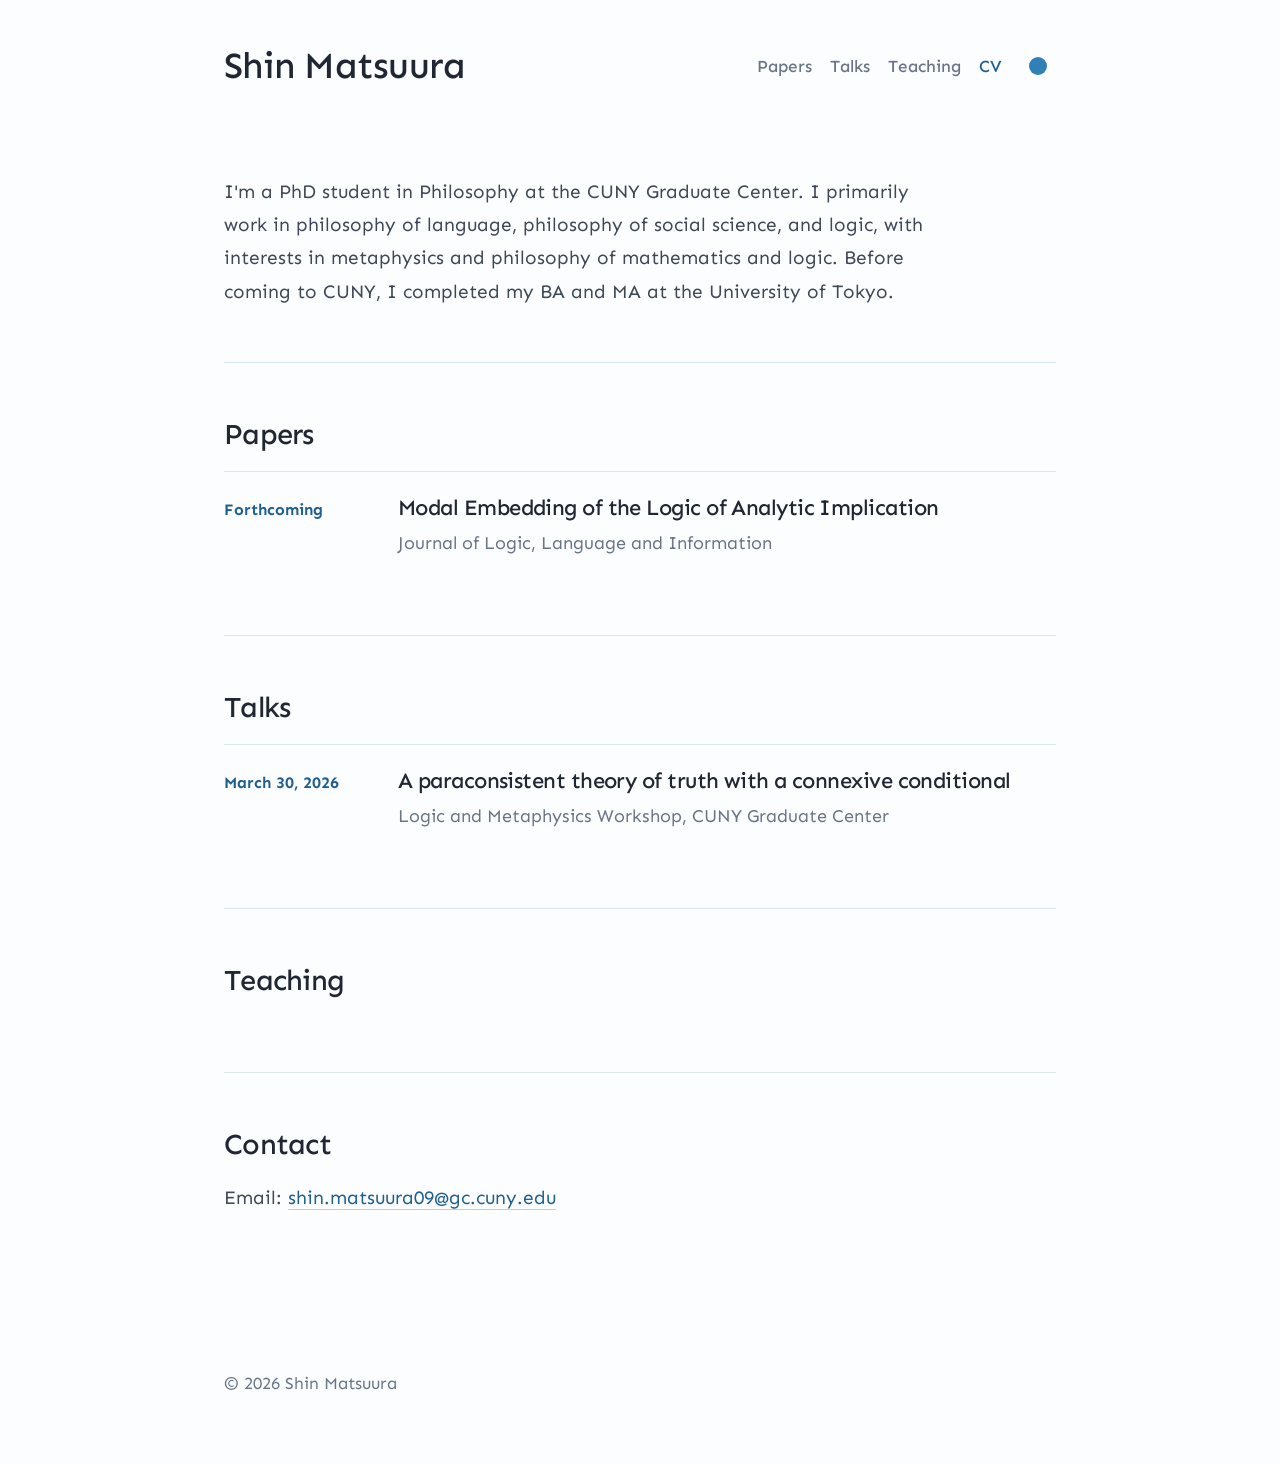
==== index.html @ 08b45874 "asfd" ====
<!DOCTYPE html>
<html lang="en">
<head>
  <meta charset="UTF-8" />
  <meta name="viewport" content="width=device-width, initial-scale=1.0" />
  <title>Shin Matsuura</title>
  <meta name="description" content="Academic homepage of Shin Matsuura" />
  <link rel="preconnect" href="https://fonts.googleapis.com">
  <link rel="preconnect" href="https://fonts.gstatic.com" crossorigin>
  <link href="https://fonts.googleapis.com/css2?family=Sen:wght@400;500;700&display=swap" rel="stylesheet">
  <link rel="stylesheet" href="style.css" />
  <style>
    /* Theme toggle: sun (light) and moon (dark) */
    .theme-toggle{
      width:36px;height:36px;border-radius:18px;border:none;display:inline-flex;align-items:center;justify-content:center;cursor:pointer;background:transparent;padding:0;
    }
    .theme-dot{width:18px;height:18px;border-radius:50%;display:block;transition:all .3s ease;box-shadow:0 0 0 4px transparent inset}
    /* Sun: white core with blue glow positioned left */
    .theme-dot.sun{background:#fff; box-shadow:0 0 12px rgba(66,133,244,0.45); transform: translateX(-4px);}
    /* Moon: black/purple core with subtle glow positioned right */
    .theme-dot.moon{background:linear-gradient(135deg,#1f0536,#2b002f); box-shadow:0 0 10px rgba(139,0,255,0.28); transform: translateX(4px);}
  </style>
</head>
<body data-theme="light">
  <header class="site-header">
    <a class="site-title" href="#">Shin Matsuura</a>
    <nav class="nav" aria-label="Main navigation">
      <a href="#papers">Papers</a>
      <a href="#talks">Talks</a>
      <a href="#teaching">Teaching</a>
      <a class="cv-link" href="cv.pdf">CV</a>
      <button class="theme-toggle" type="button" aria-label="Switch color theme" title="Switch color theme">
        <span class="theme-dot"></span>
      </button>
    </nav>
  </header>

  <main>
     <!-- 
    <section class="hero">
      <div class="hero-text">
        <p class="lead">
          I'm a PhD student in Philosophy at the CUNY Graduate Center.  I primarily work in philosophy of language, philosophy of social science, and logic with interests in metaphysics, and philosophy of logic and mathematics.
          
          Before coming to CUNY, I completed my BA and MA at the University of Tokyo.
        </p>
        <p class="lead">  
        
        </p>
      </div>
      <div class="portrait-wrap">
        <img class="portrait" src="profile.jpg" alt="Portrait of Shin Matsuura" />
      </div>
      -->

    </section>

     <section class="section">
        <p>
          I'm a PhD student in Philosophy at the CUNY Graduate Center.  I primarily work in philosophy of language, philosophy of social science, and logic, with interests in metaphysics and philosophy of mathematics and logic.
          
          Before coming to CUNY, I completed my BA and MA at the University of Tokyo.
        </p>
      </div>
      <!-- Placeholder for portrait image -->
      <!---
      <div class="portrait-wrap">
        <img class="portrait" src="profile.jpg" alt="Portrait of Shin Matsuura" />
      </div>
      -->
    </section>


    <!---
    <section id="Research" class="section">
      <h2>Research</h2>
      <p>
        My current research interests are semantics of Q-particles, social kinds, non-classical logics, and theory of truth.
        <ul>
        <li>Semantics of questions: several languages use the same particle to express questions, indefinite, and disjunction. </li>
        <li> Social kinds:  </li>
        <li> </li>
        <li> </li>
        </ul>
      </p>
    </section>
    -->
    
    <!---
    <section id="news" class="section">
      <h2>News</h2>
      <p>
        Updates on recent work, talks, and academic activities.
      </p>
    </section>
     -->

    <section id="papers" class="section">
      <h2>Papers</h2>
      <article class="paper">
        <div class="paper-year">Forthcoming</div>
        <div>
          <h3>Modal Embedding of the Logic of Analytic Implication</h3>
          <p class="paper-meta"> Journal of Logic, Language and Information </p>
        </div>
      </article>
    </section>

    <section id="talks" class="section">
      <h2>Talks</h2>
      <article class="paper">
        <div class="paper-year">March 30, 2026</div>
        <div>
          <h3>A paraconsistent theory of truth with a connexive conditional</h3>
          <p class="paper-meta">Logic and Metaphysics Workshop, CUNY Graduate Center
          </p>
        </div>
      </article>
    </section>

    <section id="teaching" class="section">
      <h2>Teaching</h2>
      <p>
        
      </p>
    </section>

    <section id="contact" class="section contact-section">
      <h2>Contact</h2>
      <p>
        Email: <a href="mailto:shin.matsuura09@gc.cuny.edu">shin.matsuura09@gc.cuny.edu</a><br />
      </p>
    </section>
  </main>

  <footer>
    <p>© <span id="year"></span> Shin Matsuura</p>
  </footer>

  <script>
    const themes = ["light", "dark"];
    const savedTheme = localStorage.getItem("site-theme");
    const body = document.body;
    const button = document.querySelector(".theme-toggle");

    function applyTheme(theme) {
      body.dataset.theme = theme;
      localStorage.setItem("site-theme", theme);
    }

    applyTheme(themes.includes(savedTheme) ? savedTheme : "light");

    button.addEventListener("click", () => {
      const current = body.dataset.theme || "light";
      const next = current === "light" ? "dark" : "light";
      applyTheme(next);
    });

    document.getElementById("year").textContent = new Date().getFullYear();
  </script>
</body>
</html>
---- style.css ----
@import url('https://fonts.googleapis.com/css2?family=Sen:wght@400;500;700&display=swap');

:root {
  --bg: #fbfdff;
  --text: #202733;
  --muted: #697586;
  --accent: #2f80b7;
  --accent-dark: #1f5f8f;
  --accent-rgb: 47, 128, 183;
  --line: #dce8f2;
  --soft: #eef6fc;
  --surface: rgba(255, 255, 255, 0.78);
  --body-text: #3e4856;
  --shadow: rgba(31, 41, 55, 0.13);
  --max: 880px;
}

body[data-theme="dark"] {
  --bg: #0f0d14;
  --text: #f1edf8;
  --muted: #aaa0b7;
  --accent: #b38cff;
  --accent-dark: #d2bdff;
  --accent-rgb: 179, 140, 255;
  --line: #2c2438;
  --soft: #1b1624;
  --surface: rgba(25, 20, 33, 0.82);
  --body-text: #d5cede;
  --shadow: rgba(0, 0, 0, 0.38);
}

* { box-sizing: border-box; }

html { scroll-behavior: smooth; }

body {
  margin: 0;
  background: var(--bg);
  color: var(--text);
  font-family: "Sen", system-ui, -apple-system, BlinkMacSystemFont, "Segoe UI", sans-serif;
  font-size: 19px;
  line-height: 1.75;
  font-weight: 400;
  transition: background 180ms ease, color 180ms ease;
}

body::before {
  content: "";
  position: fixed;
  inset: 0;
  pointer-events: none;
  background: transparent;
  z-index: -1;
}

body[data-theme="dark"]::before {
  background: transparent;
}

a {
  color: var(--accent-dark);
  text-decoration: none;
  border-bottom: 1px solid rgba(var(--accent-rgb), 0.35);
  transition: color 160ms ease, border-color 160ms ease, background 160ms ease, transform 160ms ease;
}

a:hover {
  color: var(--accent);
  border-color: var(--accent);
}

.site-header {
  max-width: var(--max);
  margin: 0 auto;
  padding: 34px 24px 22px;
  display: flex;
  justify-content: space-between;
  align-items: center;
  gap: 24px;
}

.site-title {
  border: 0;
  color: var(--text);
  font-family: "Sen", system-ui, -apple-system, BlinkMacSystemFont, "Segoe UI", sans-serif;
  font-weight: 500;
  letter-spacing: -0.02em;
  font-size: 37px;
}

.nav {
  display: flex;
  align-items: center;
  gap: 18px;
  flex-wrap: wrap;
  font-size: 17px;
  font-weight: 500;
}

.nav a { border-bottom: 0; color: var(--muted); }
.nav a:hover { color: var(--accent-dark); }
.nav .cv-link { color: var(--accent-dark); }

.theme-toggle {
  display: inline-flex;
  align-items: center;
  gap: 7px;
  border: 1px solid var(--line);
  border-radius: 999px;
  background: var(--surface);
  color: var(--accent-dark);
  cursor: pointer;
  font: inherit;
  font-size: 16px;
  font-weight: 500;
  padding: 5px 10px;
  transition: border-color 160ms ease, transform 160ms ease, background 160ms ease;
}

.theme-toggle:hover {
  border-color: rgba(var(--accent-rgb), 0.60);
  transform: translateY(-1px);
}

.theme-dot {
  width: 11px;
  height: 11px;
  border-radius: 50%;
  background: var(--accent);
  box-shadow: 0 0 0 3px rgba(var(--accent-rgb), 0.14);
}

main {
  max-width: var(--max);
  margin: 0 auto;
  padding: 0 24px 64px;
}

.hero {
  min-height: 440px;
  display: grid;
  grid-template-columns: 1fr 210px;
  gap: 56px;
  align-items: center;
  padding: 48px 0 64px;
  border-bottom: 1px solid var(--line);
}

.eyebrow {
  margin: 0 0 12px;
  color: var(--accent-dark);
  font-size: 16px;
  font-weight: 700;
  letter-spacing: 0.12em;
  text-transform: uppercase;
}

h1, h2, h3 {
  margin: 0;
  line-height: 1.25;
  letter-spacing: -0.025em;
}

h1, h2, h3 {
  font-family: 'Sen', sans-serif;
  font-weight: 500;
}

h2 {
  font-size: 29px;
  font-weight: 500;
  margin-bottom: 18px;
}

h3 {
  font-size: 22px;
  font-weight: 500;
}

.lead {
  max-width: 620px;
  margin: 0;
  font-size: 23px;
  line-height: 1.75;
  color: var(--body-text);
  font-weight: 300;
}

.hero-links {
  display: flex;
  gap: 16px;
  margin-top: 28px;
  flex-wrap: wrap;
}

.hero-links a {
  display: inline-flex;
  align-items: center;
  min-height: 40px;
  padding: 8px 14px;
  border: 1px solid var(--line);
  border-radius: 999px;
  background: var(--surface);
  font-weight: 500;
  box-shadow: 0 8px 24px var(--shadow);
}

.hero-links a:hover {
  border-color: rgba(var(--accent-rgb), 0.65);
  transform: translateY(-1px);
}

.portrait-wrap { justify-self: end; }

.portrait {
  width: 210px;
  height: 210px;
  object-fit: cover;
  border-radius: 50%;
  border: 8px solid var(--surface);
  box-shadow: 0 18px 45px var(--shadow);
  background: var(--soft);
}

.section {
  padding: 54px 0;
  border-bottom: 1px solid var(--line);
}

.section p {
  max-width: 720px;
  margin: 0;
  color: var(--body-text);
}

.interests {
  display: flex;
  flex-wrap: wrap;
  gap: 10px;
  margin-top: 24px;
}

.interests span {
  padding: 7px 11px;
  border-radius: 999px;
  background: var(--soft);
  color: var(--accent-dark);
  font-size: 17px;
  font-weight: 500;
}

.paper {
  display: grid;
  grid-template-columns: 150px 1fr;
  gap: 24px;
  padding: 22px 0;
  border-top: 1px solid var(--line);
}
.paper:first-of-type { margin-top: 4px; }

.paper-year {
  color: var(--accent-dark);
  font-weight: 700;
  font-size: 16px;
  padding-top: 2px;
  white-space: nowrap;
}

.paper-meta {
  margin-top: 6px !important;
  color: var(--muted) !important;
  font-size: 18px;
}

.clean-list {
  margin: 20px 0 0;
  padding-left: 20px;
  color: var(--body-text);
}

.contact-section { border-bottom: 0; }

footer {
  max-width: var(--max);
  margin: 0 auto;
  padding: 20px 24px 48px;
  color: var(--muted);
  font-size: 17px;
}

@media (max-width: 760px) {
  .site-header {
    align-items: flex-start;
    flex-direction: column;
  }

  .nav { gap: 14px; }

  .hero {
    grid-template-columns: 1fr;
    gap: 32px;
    padding-top: 28px;
  }

  .portrait-wrap {
    justify-self: start;
    order: -1;
  }

  .portrait {
    width: 150px;
    height: 150px;
  }

  .paper {
    grid-template-columns: 1fr;
    gap: 6px;
  }
}
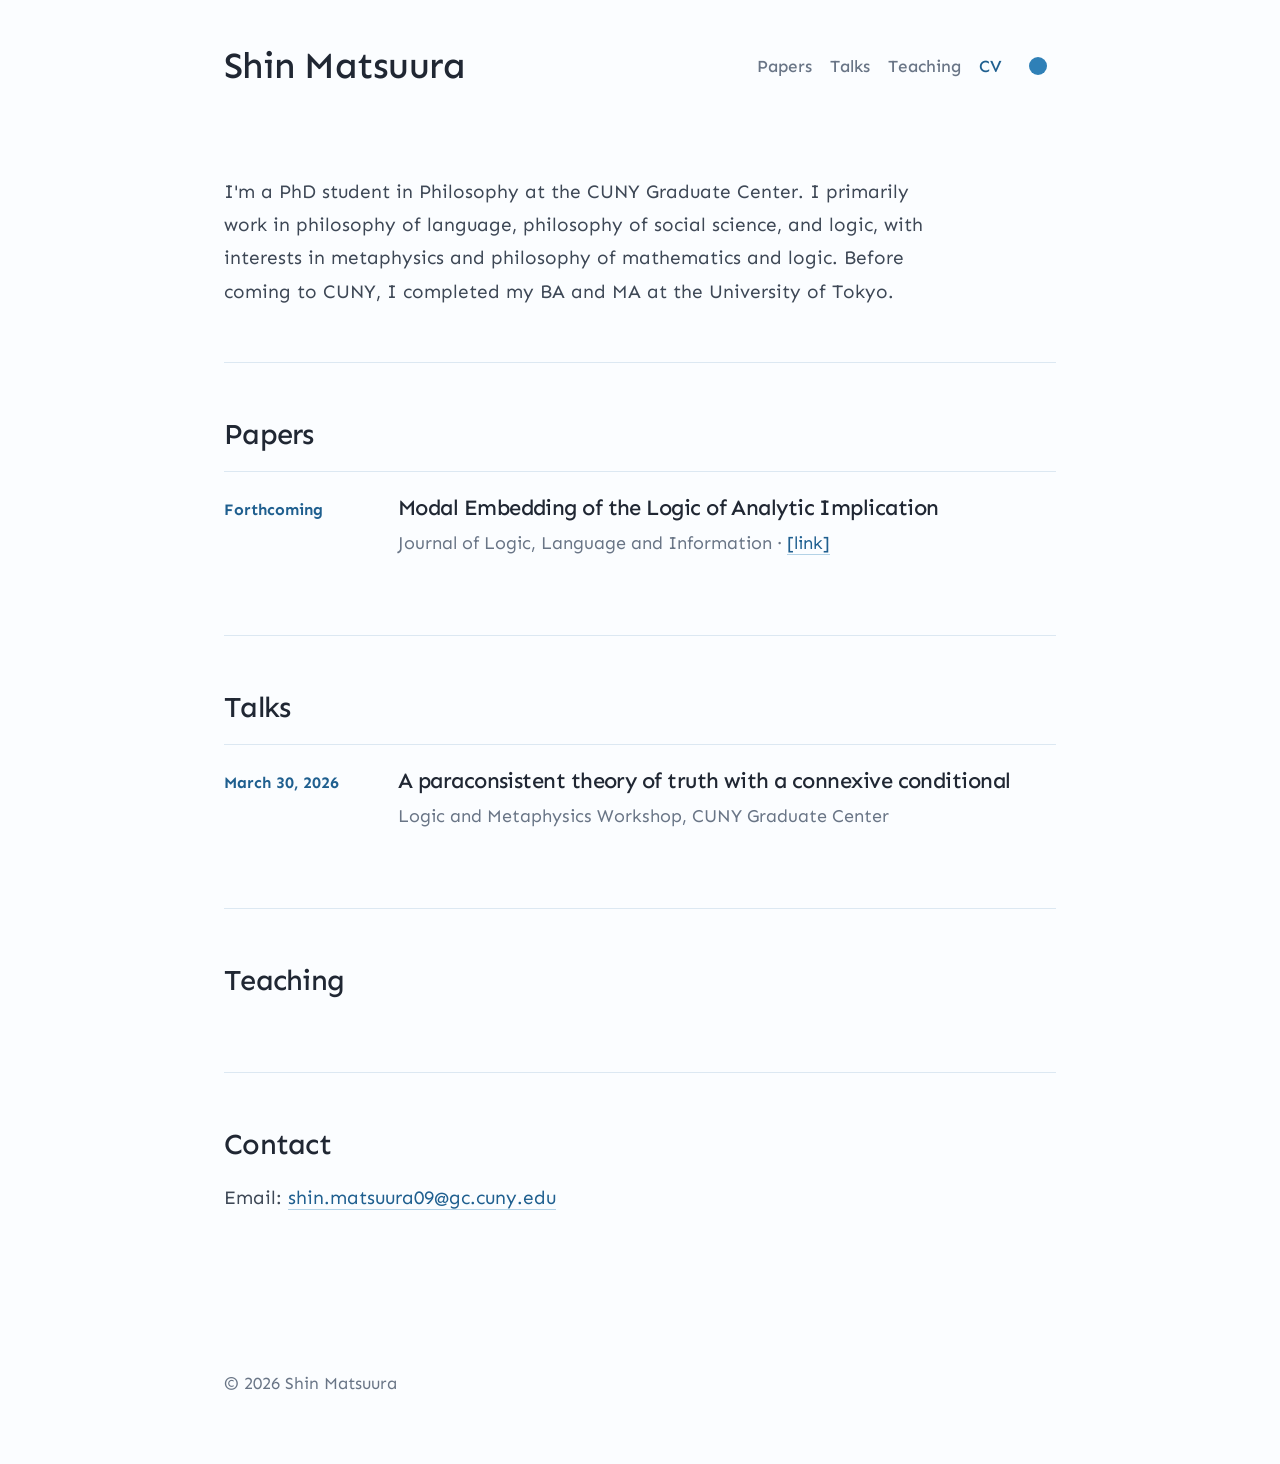
==== commit a75f4ba7: "asd" ====
--- a/index.html
+++ b/index.html
@@ -101,7 +101,10 @@
         <div class="paper-year">Forthcoming</div>
         <div>
           <h3>Modal Embedding of the Logic of Analytic Implication</h3>
-          <p class="paper-meta"> Journal of Logic, Language and Information </p>
+          <p class="paper-meta">
+            Journal of Logic, Language and Information ·
+            <a href="https://link.springer.com/article/10.1007/s10849-026-09470-2" target="_blank" rel="noopener noreferrer">[link]</a>
+          </p>
         </div>
       </article>
     </section>
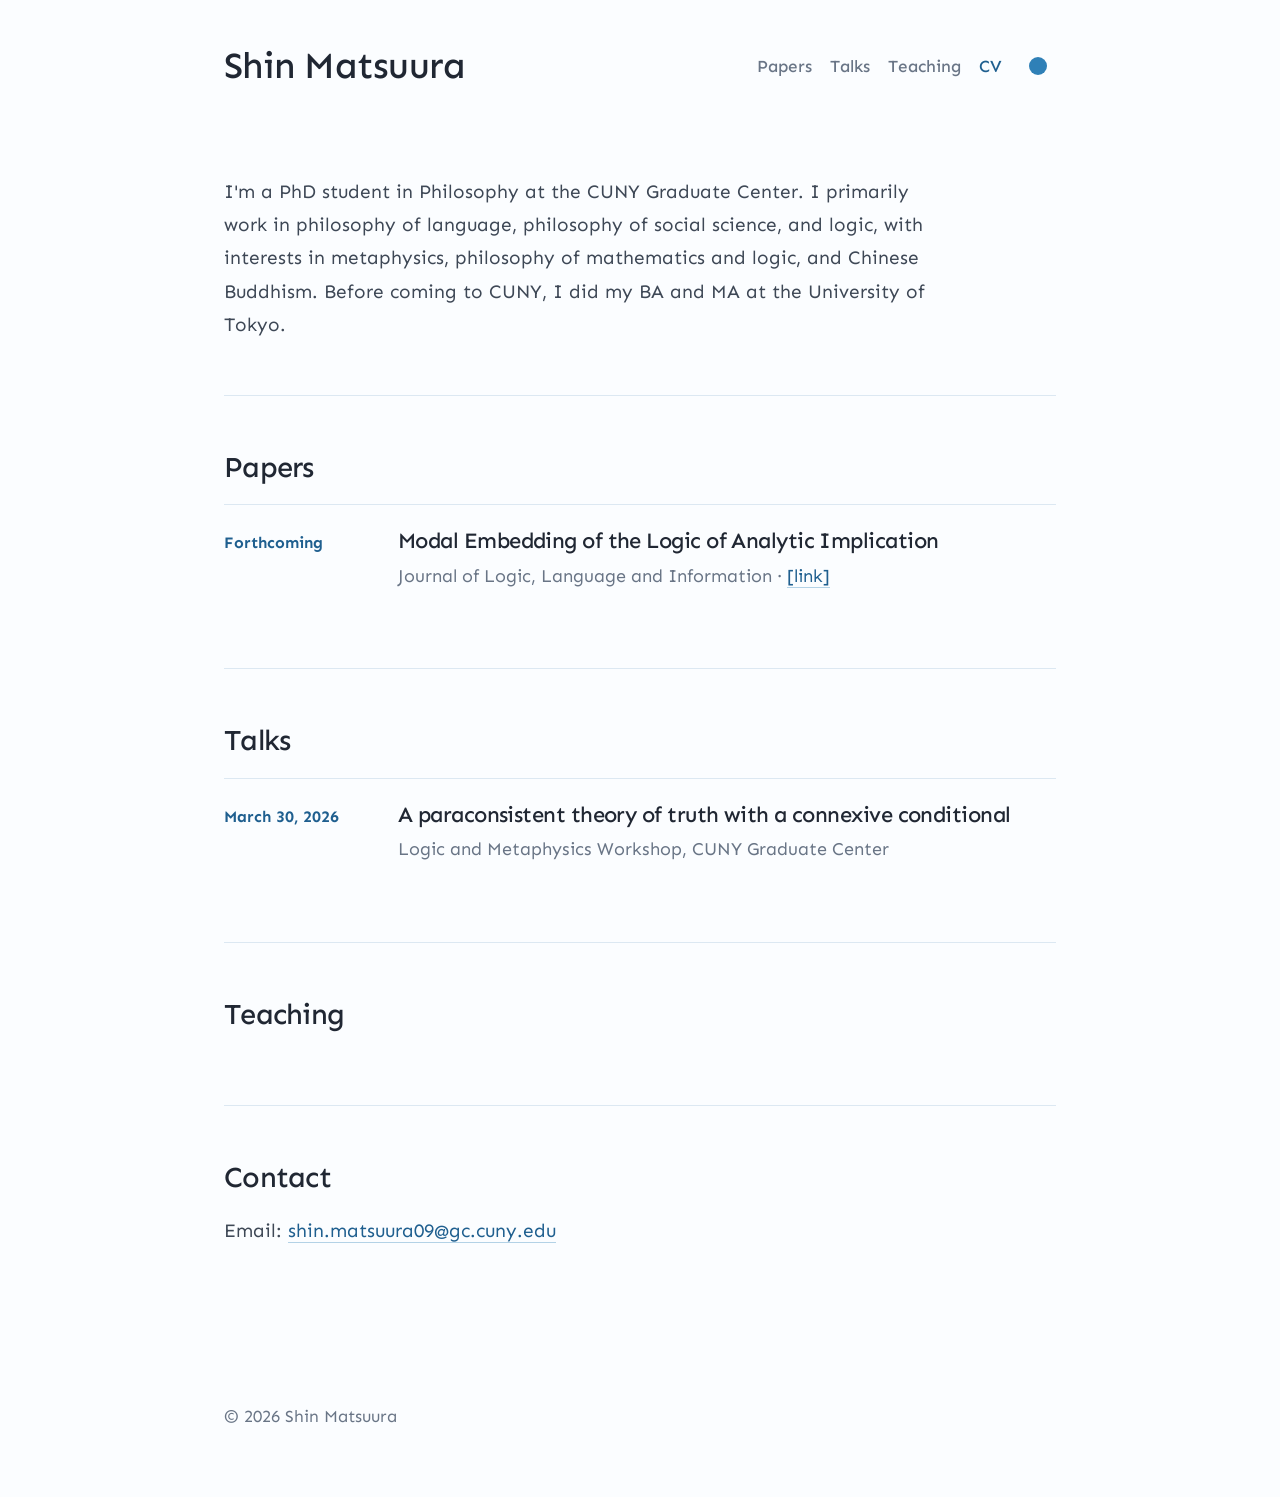
==== commit 9d00d3e1: "asdf" ====
--- a/index.html
+++ b/index.html
@@ -20,6 +20,15 @@
     /* Moon: black/purple core with subtle glow positioned right */
     .theme-dot.moon{background:linear-gradient(135deg,#1f0536,#2b002f); box-shadow:0 0 10px rgba(139,0,255,0.28); transform: translateX(4px);}
   </style>
+  <!-- Google tag (gtag.js) -->
+<script async src="https://www.googletagmanager.com/gtag/js?id=G-0DST5Q05Y1"></script>
+<script>
+  window.dataLayer = window.dataLayer || [];
+  function gtag(){dataLayer.push(arguments);}
+  gtag('js', new Date());
+
+  gtag('config', 'G-0DST5Q05Y1');
+</script>
 </head>
 <body data-theme="light">
   <header class="site-header">
@@ -57,9 +66,9 @@
 
      <section class="section">
         <p>
-          I'm a PhD student in Philosophy at the CUNY Graduate Center.  I primarily work in philosophy of language, philosophy of social science, and logic, with interests in metaphysics and philosophy of mathematics and logic.
+          I'm a PhD student in Philosophy at the CUNY Graduate Center.  I primarily work in philosophy of language, philosophy of social science, and logic, with interests in metaphysics, philosophy of mathematics and logic, and Chinese Buddhism.
           
-          Before coming to CUNY, I completed my BA and MA at the University of Tokyo.
+          Before coming to CUNY, I did my BA and MA at the University of Tokyo.
         </p>
       </div>
       <!-- Placeholder for portrait image -->
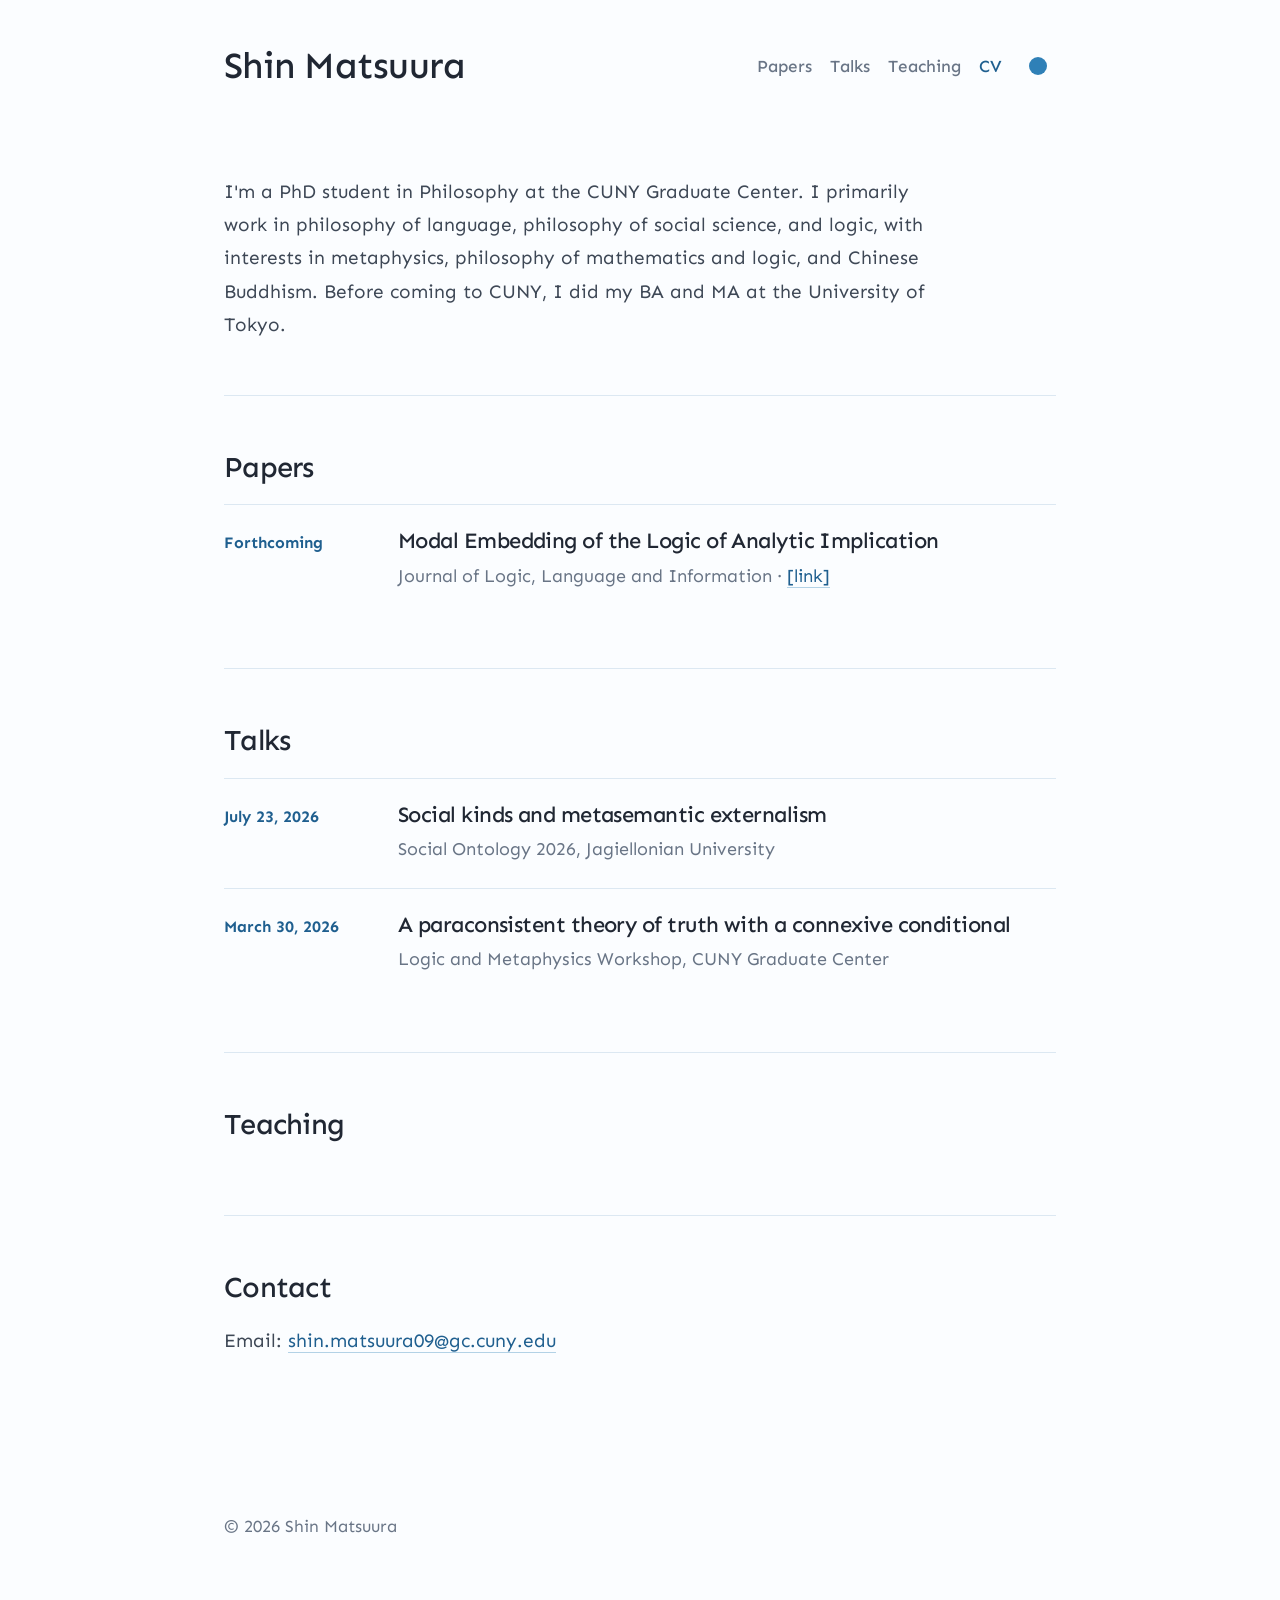
==== commit 7b7fe13b: "asdf" ====
--- a/index.html
+++ b/index.html
@@ -120,6 +120,17 @@
 
     <section id="talks" class="section">
       <h2>Talks</h2>
+
+      <article class="paper">
+        <div class="paper-year">July 23, 2026</div>
+        <div>
+          <h3>Social kinds and metasemantic externalism</h3>
+          <p class="paper-meta">Social Ontology 2026, Jagiellonian University
+          </p>
+        </div>
+      </article>
+
+
       <article class="paper">
         <div class="paper-year">March 30, 2026</div>
         <div>
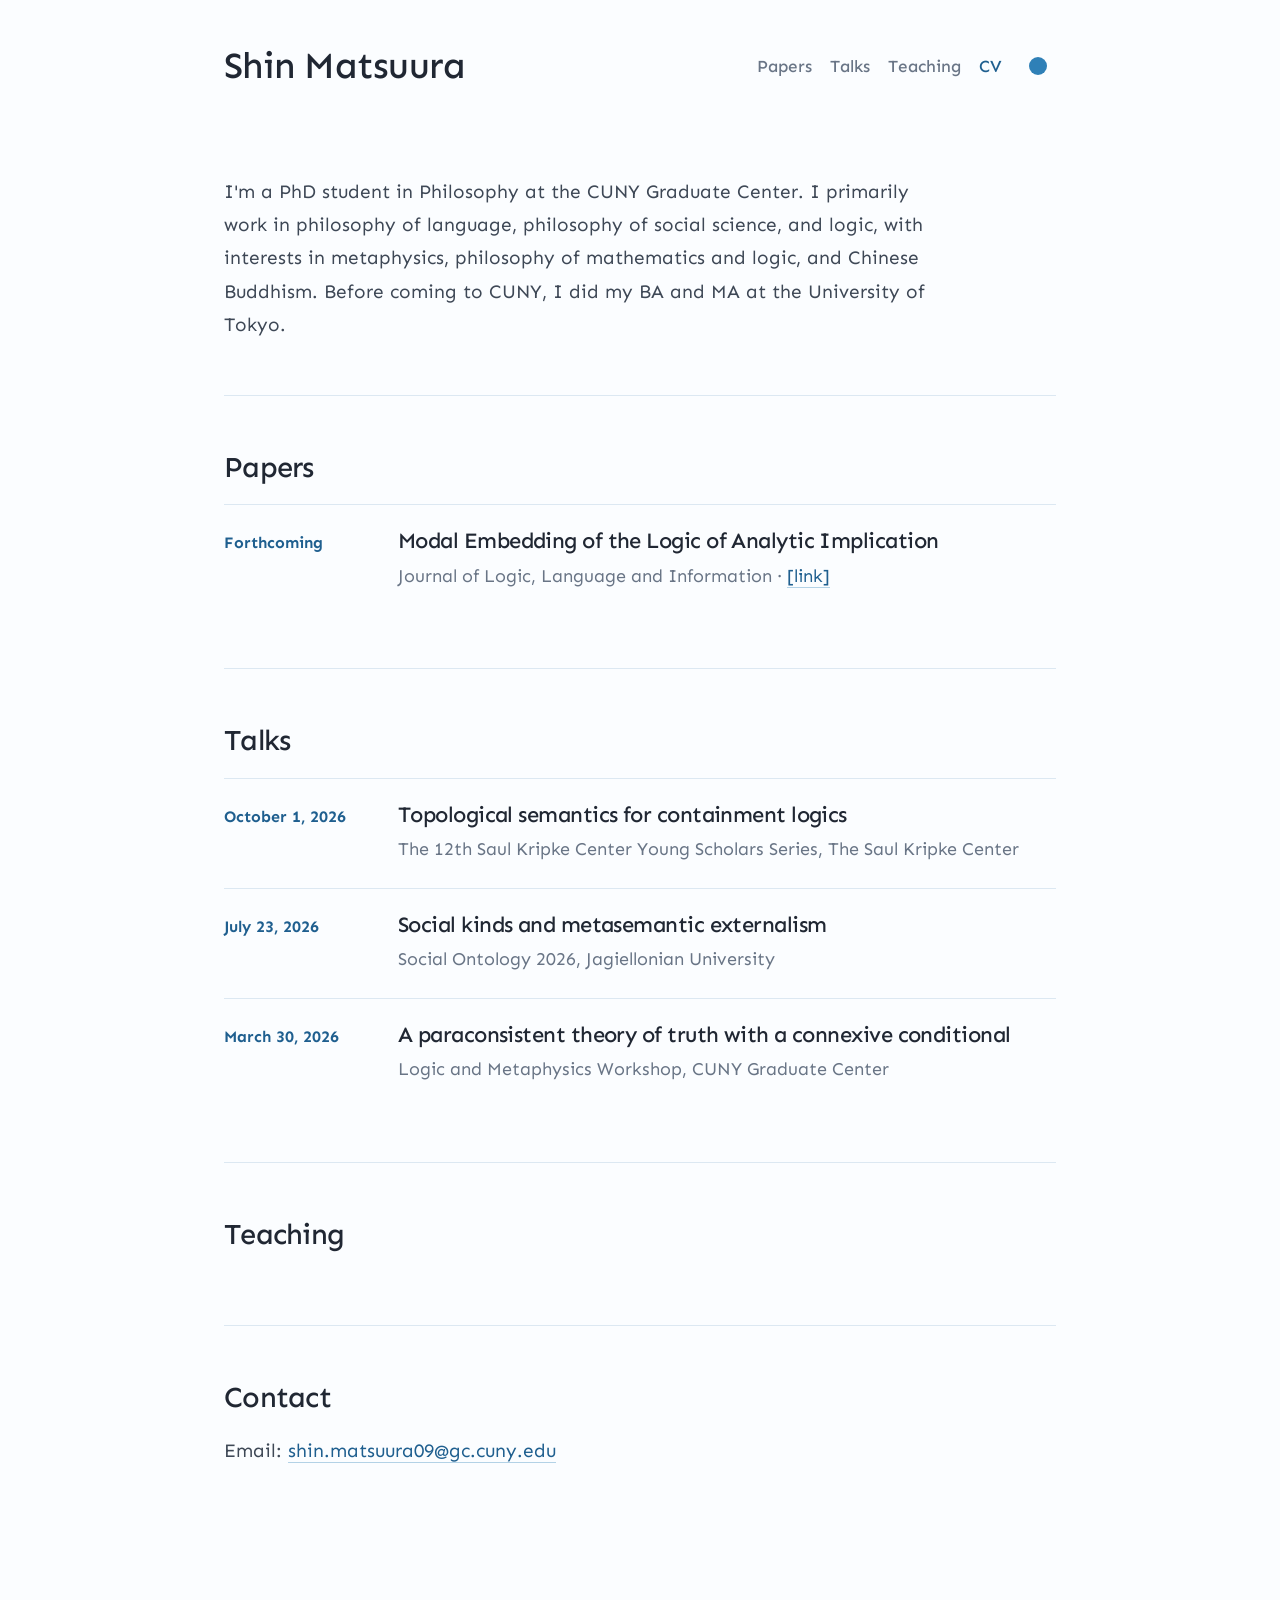
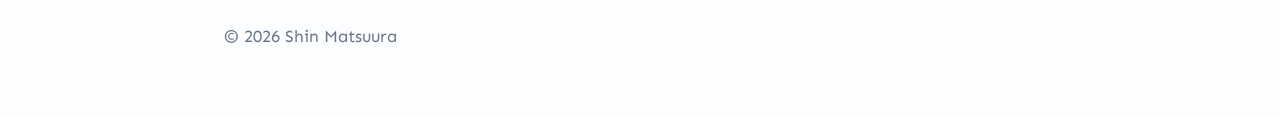
==== commit b81ba611: "asdfaf" ====
--- a/index.html
+++ b/index.html
@@ -122,6 +122,15 @@
       <h2>Talks</h2>
 
       <article class="paper">
+        <div class="paper-year">October 1, 2026</div>
+        <div>
+          <h3>Topological semantics for containment logics</h3>
+          <p class="paper-meta">The 12th Saul Kripke Center Young Scholars Series, The Saul Kripke Center
+          </p>
+        </div>
+      </article>
+
+      <article class="paper">
         <div class="paper-year">July 23, 2026</div>
         <div>
           <h3>Social kinds and metasemantic externalism</h3>
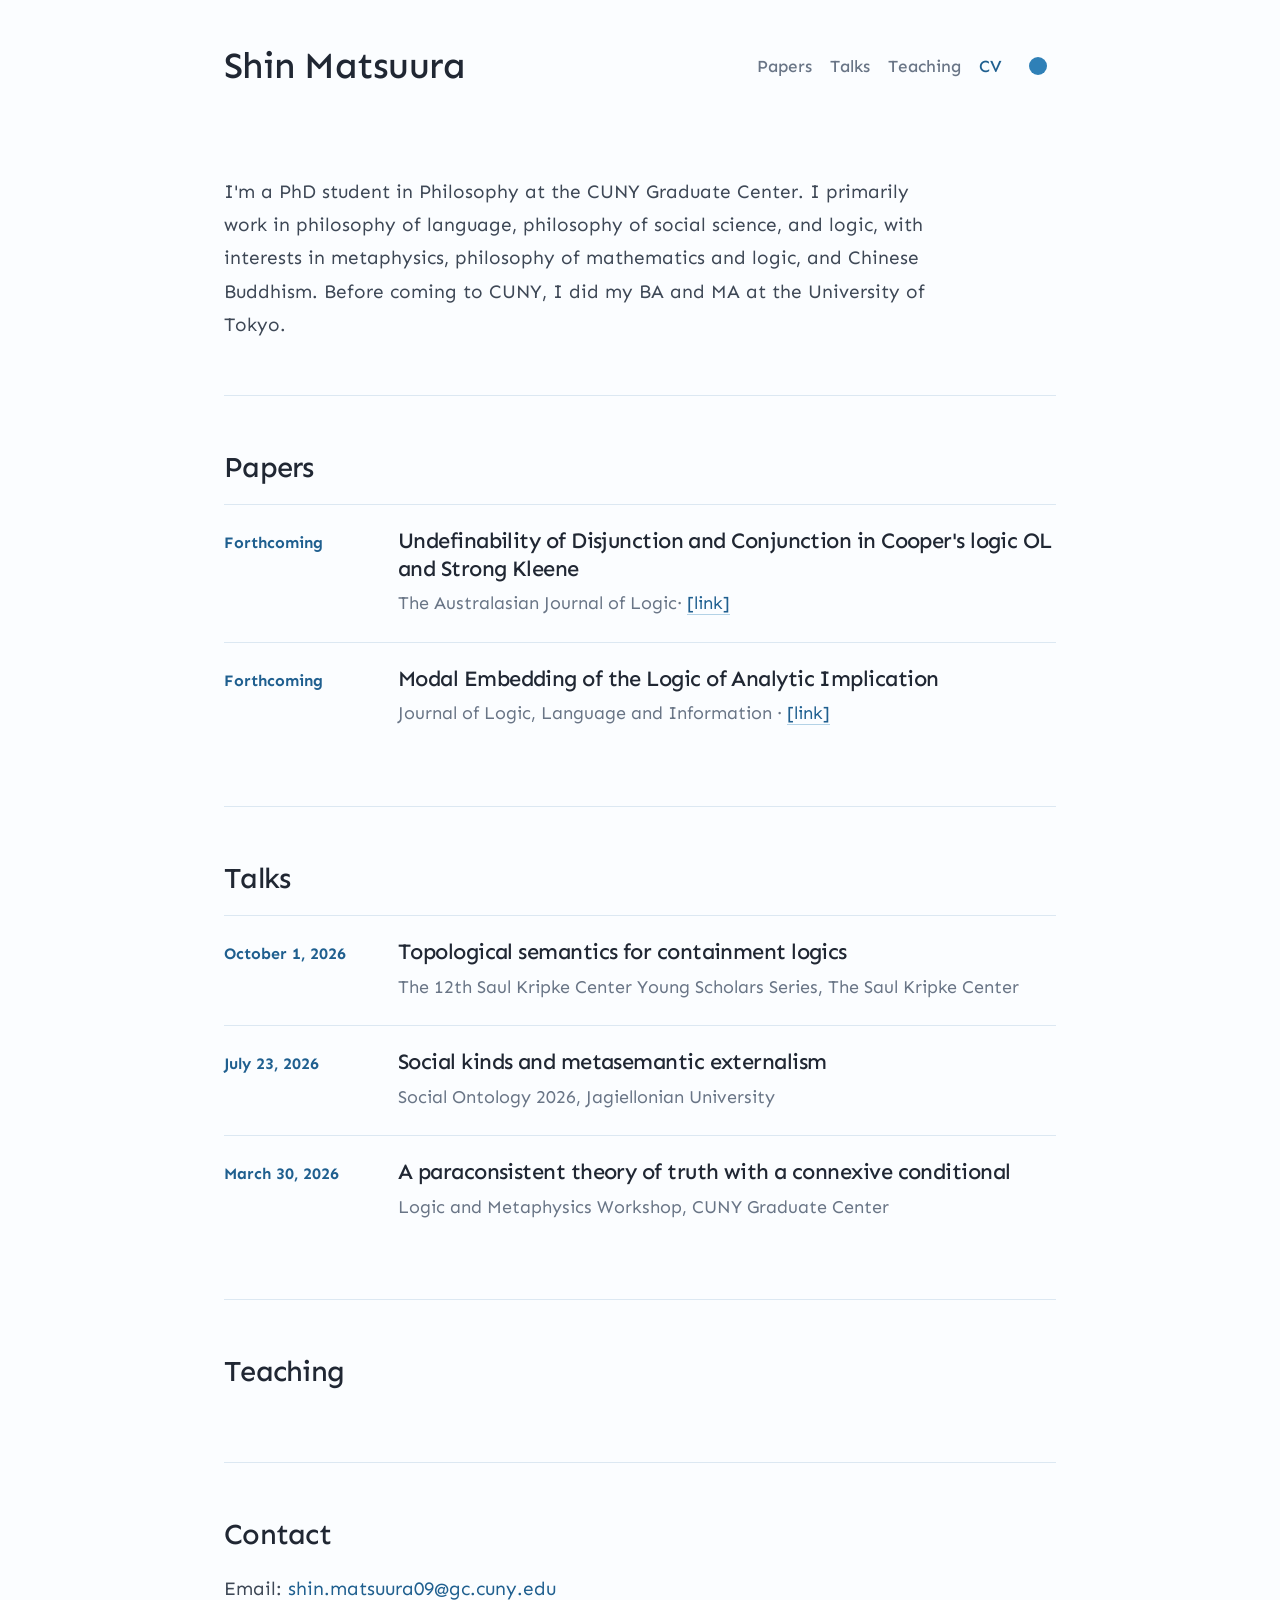
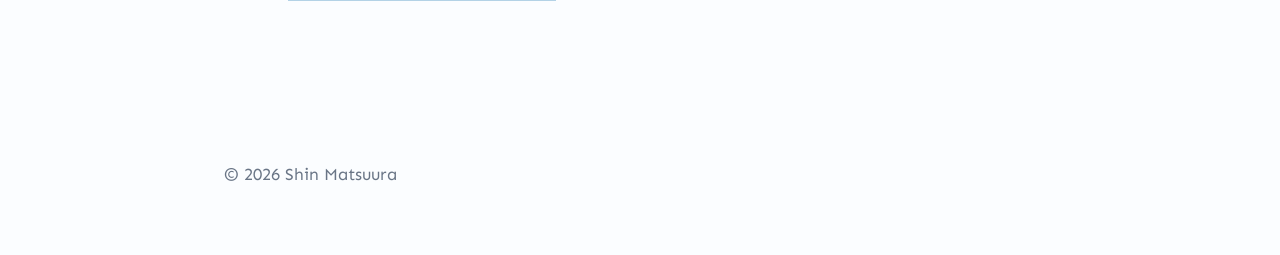
==== commit 9d716051: "asdf" ====
--- a/index.html
+++ b/index.html
@@ -106,6 +106,19 @@
 
     <section id="papers" class="section">
       <h2>Papers</h2>
+
+      <article class="paper">
+        <div class="paper-year">Forthcoming</div>
+        <div>
+          <h3>Undefinability of Disjunction and Conjunction in Cooper's logic OL and Strong Kleene</h3>
+          <p class="paper-meta">
+            The Australasian Journal of Logic·
+            <a href="" target="_blank" rel="noopener noreferrer">[link]</a>
+          </p>
+        </div>
+      </article>
+
+
       <article class="paper">
         <div class="paper-year">Forthcoming</div>
         <div>
